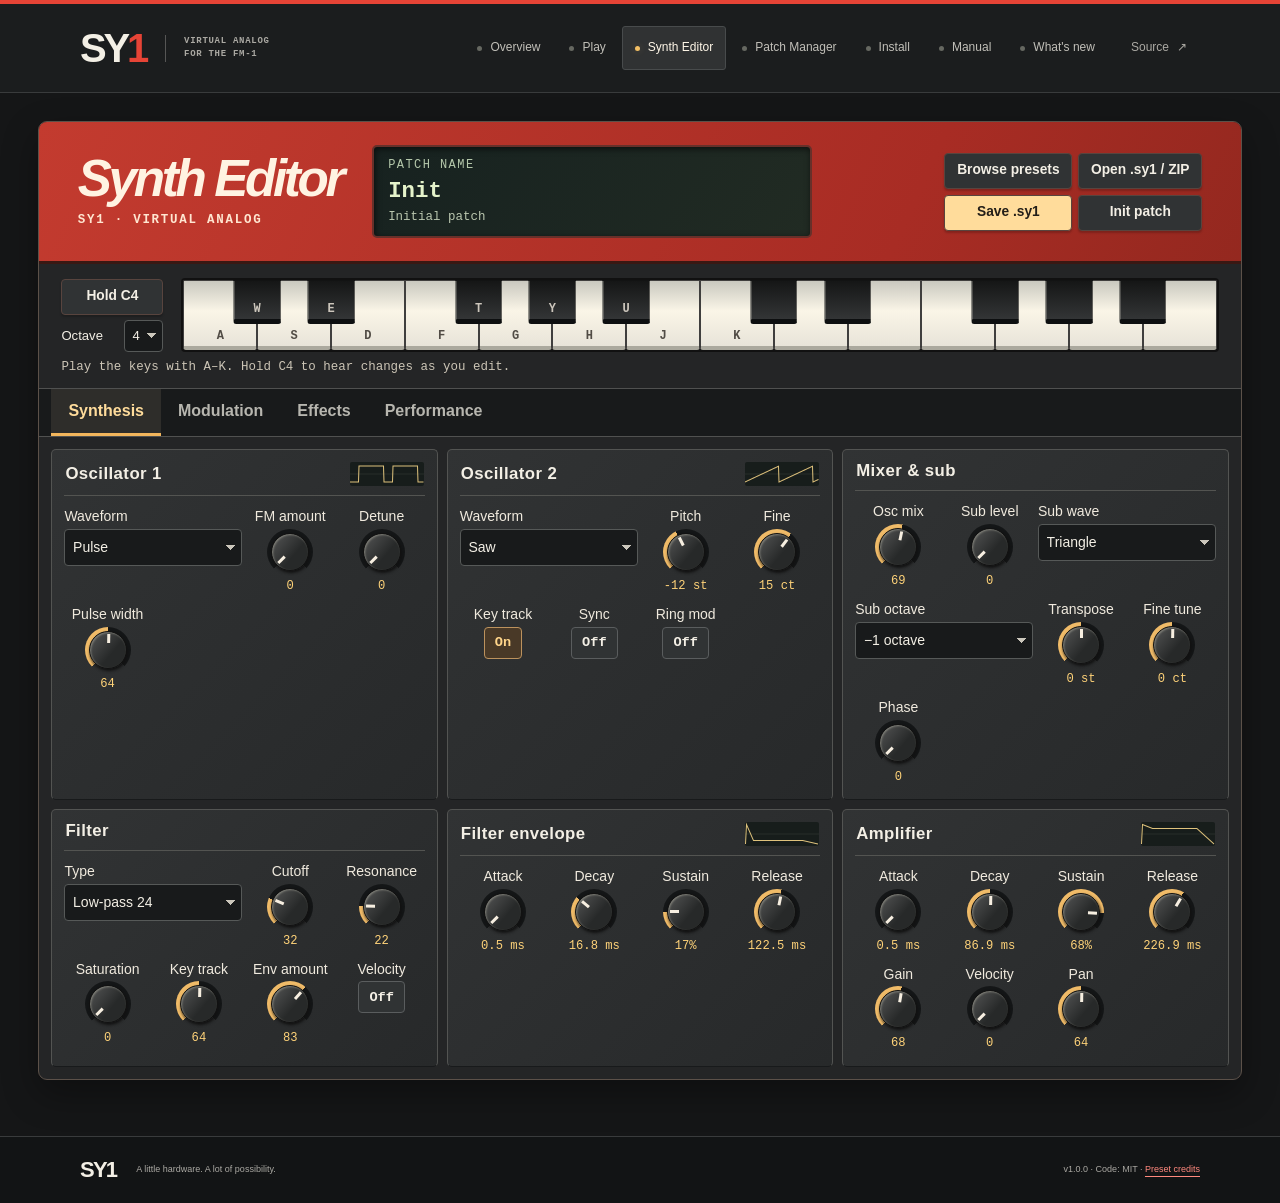
==== editor/index.html @ 43060774 "Publish the Synth Editor and Patch Manager links" ====
<!doctype html>
<html lang="en">
<head>
  <meta charset="utf-8"><meta name="viewport" content="width=device-width,initial-scale=1">
  <title>Synth Editor · SY1</title>
  <meta name="description" content="Load, play and edit Synth1 patches in your browser.">
  <link rel="stylesheet" href="editor.css">
<link rel="stylesheet" href="../assets/site.css">
</head>
<body data-site-page="editor">
<a class="site-skip" href="#content">Skip to content</a>
<header class="site-header"><div class="site-header-inner"><a class="site-brand" href="../" aria-label="SY1 home">SY<span>1</span><span class="brand-caption">VIRTUAL ANALOG<br>FOR THE FM-1</span></a><nav class="site-nav" aria-label="Main navigation"><a href="../"><span class="nav-led" aria-hidden="true"></span>Overview</a><a href="../emu/"><span class="nav-led" aria-hidden="true"></span>Play</a><a href="../editor/" aria-current="page"><span class="nav-led" aria-hidden="true"></span>Synth Editor</a><a href="../manager/" target="_blank" rel="noopener"><span class="nav-led" aria-hidden="true"></span>Patch Manager</a><a href="../install/"><span class="nav-led" aria-hidden="true"></span>Install</a><a href="../manual/"><span class="nav-led" aria-hidden="true"></span>Manual</a><a href="../news/"><span class="nav-led" aria-hidden="true"></span>What's new</a><a href="https://github.com/fenderberg/fm1-sy1" class="source-link">Source <span aria-hidden="true">↗</span></a></nav></div></header>
<main id="content" tabindex="-1">
  <div class="instrument">
    <header class="faceplate">
      <div class="model"><h1>Synth Editor</h1><span>SY1 · VIRTUAL ANALOG</span></div>
      <div class="patch-display"><label for="patch-name">PATCH NAME</label><input id="patch-name" maxlength="31" value="Init" autocomplete="off"><span id="source">Initial patch</span></div>
      <div class="file-actions"><button id="browse">Browse presets</button><button id="open">Open .sy1 / ZIP</button><button id="save">Save .sy1</button><button id="init">Init patch</button></div>
      <input id="file" type="file" accept=".sy1,.zip" hidden>
    </header>
    <section class="keyboard-row" aria-label="Audition patch">
      <div class="monitor"><button id="hold" aria-pressed="false">Hold C4</button><label>Octave <select id="octave" aria-label="Keyboard octave"></select></label></div>
      <div id="keyboard" aria-label="Piano keyboard"></div>
    </section>
    <p id="message" role="status">Play the keys with A–K. Hold C4 to hear changes as you edit.</p>
    <div class="tabs" id="sections" role="group" aria-label="Editor sections"></div>
    <div id="modules"></div>
  </div>
  <dialog id="library" aria-labelledby="browser-title">
    <header><h2 id="browser-title">Browse presets</h2><button id="close" aria-label="Close preset browser">Close</button></header>
    <label>Bank <select id="banks"></select></label>
    <label>Find a patch <input type="search" id="find" autocomplete="off" placeholder="Name or category"></label>
    <label>Patch <select id="presets" size="8"></select></label>
    <p id="bank-info"></p><p id="library-status" role="status"></p><button id="load" class="primary">Load patch</button>
  </dialog>
</main>
<script type="module" src="editor.js"></script>
<footer class="site-footer"><div><a class="footer-wordmark" href="../">SY1</a><span>A little hardware. A lot of possibility.</span></div><p>v1.0.0 · Code: MIT · <a href="../library/CREDITS.md">Preset credits</a></p></footer>
</body>
</html>
---- editor/editor.css ----
body[data-site-page="editor"] #content { max-width: 1370px; padding: 28px clamp(12px, 3vw, 40px) 0; }
.instrument { --metal: #282a2b; --lamp: #ffd379; overflow: hidden; border: 1px solid #5c5149; border-radius: 9px; background: #242526; box-shadow: 0 14px 36px #0005; }
.faceplate { display: flex; flex-wrap: wrap; gap: 18px 30px; align-items: center; padding: 23px clamp(18px, 3vw, 42px); background: linear-gradient(115deg,#c33b2f 0%,#a82c24 72%,#94281f); border-bottom: 3px solid #391813; }
.model h1 { margin: 0; color: #fff3e2; font-size: clamp(2.1rem,4vw,3.4rem); letter-spacing: -.065em; font-style: italic; }
.model span, .patch-display label, .patch-display span, #message, .readout { font-family: ui-monospace, monospace; }
.model span { font-size: .78rem; font-weight: 650; color: #ffe6d1; letter-spacing: .14em; }
.patch-display { display: grid; flex: 1 1 220px; max-width: 440px; border: 2px solid #67302a; border-radius: 5px; background: linear-gradient(125deg,#172220,#212b23); box-shadow: inset 1px 2px 6px #0009; padding: 9px 14px; }
.patch-display label { color: #b5c8ab; font-size: .75rem; letter-spacing: .12em; }
.patch-display input { min-width: 0; width: 100%; padding: 1px 0; border: 0; color: #e5f3ca; background: transparent; font: 600 1.4rem/1.3 ui-monospace,monospace; }
.patch-display span { color: #bac7af; font-size: .78rem; white-space: nowrap; overflow: hidden; text-overflow: ellipsis; }
.file-actions { display: grid; grid-template-columns: auto auto; gap: 6px; margin-left: auto; }
.instrument .file-actions button, .instrument .monitor button { min-height: 36px; padding: .4em .85em; font-size: .86rem; border-color: #58443e; box-shadow: 0 2px 2px #0003; }
.instrument #save { color: #231e18; background: #ffdc9b; }
.keyboard-row { display: flex; align-items: center; gap: 18px; padding: 14px 22px 0; }
.monitor { display: grid; gap: 5px; min-width: 102px; }
.monitor label { display: flex; align-items: center; justify-content: space-between; gap: 6px; font-size: .82rem; }
.instrument select, #library select, #library input { color: var(--ink); border: 1px solid #565958; border-radius: 4px; background: #181a1b; padding: .35em .55em; font: inherit; }
#keyboard { display: flex; position: relative; height: 74px; flex: 1; isolation: isolate; background: #111; padding: 0; border: 2px solid #111; border-radius: 4px; overflow: hidden; }
#keyboard button { min-width: 0; min-height: 0; padding: 0 0 2px; display: flex; flex-direction: column; justify-content: flex-end; align-items: center; touch-action: none; user-select: none; margin: 0; border-radius: 0 0 3px 3px; font: 600 .75rem/1.25 ui-monospace,monospace; flex: 1; }
#keyboard .white { color: #514c45; background: linear-gradient(#c9c8bf,#faf5e7 46%,#e8e4d9); border: 1px solid #403f3e; border-bottom: 4px solid #aba99e; }
#keyboard .black { z-index: 1; position: absolute; width: 4.6%; height: 62%; transform: translateX(-50%); color: #ccc6bc; background: linear-gradient(#151616,#333536); border: 1px solid #121313; border-bottom: 5px solid #0d0f10; }
#keyboard button[aria-pressed="true"] { background: #f2bd62; color: #292118; }
#keyboard button:focus-visible { outline-offset: -4px; }
#message { max-width: none; margin: 5px 22px 10px; color: #ccc5b6; font-size: .78rem; min-height: 1.6em; }
#message.error, #library-status { color: #ffb4a2; }
.tabs { display: flex; flex-wrap: wrap; padding: 0 12px; border-block: 1px solid #505150; background: #181a1b; }
#sections button { padding: 9px 17px; border: 0; border-radius: 0; border-bottom: 3px solid transparent; background: transparent; color: #b7b6af; }
#sections button[aria-pressed="true"] { color: #ffdc9b; border-bottom-color: #f3b65c; background: #2e2d2a; }
#modules { display: grid; grid-template-columns: repeat(3,minmax(0,1fr)); align-items: stretch; gap: 9px; padding: 12px; }
.module { min-width: 0; background: linear-gradient(135deg,#313334,#27292a); border: 1px solid #535452; border-bottom-color: #181a1b; border-radius: 5px; padding: 12px 12px 15px; }
.module header { display:flex; justify-content:space-between; align-items:center; gap: 6px; padding: 0 1px 9px; margin-bottom: 12px; border-bottom: 1px solid #535451; }
.module h2 { margin: 0; font-size: 1.05rem; font-weight: 740; letter-spacing: .025em; }
.module canvas { width: 74px; height: 24px; background: #171d1b; border-radius: 2px; }
.controls { display: grid; grid-template-columns: repeat(4,minmax(0,1fr)); align-items: start; gap: 13px 5px; }
.control { display: flex; flex-direction: column; align-items: center; text-align: center; min-width: 0; gap: 4px; line-height: 1.18; }
.control label { font-size: .875rem; color: #f0eade; }
.control.menu { grid-column: span 2; align-items: stretch; text-align: left; }
.control select { min-width: 0; width: 100%; height: 37px; font-size: .875rem; }
.dial { position: relative; display: grid; place-items: center; width: 46px; height: 46px; border-radius: 50%; background: conic-gradient(from 225deg,#f0bb68 0deg var(--arc),#141617 var(--arc) 270deg,transparent 270deg); }
.dial::before { content: ""; position: absolute; inset: 4px; border-radius: 50%; background: linear-gradient(130deg,#555656,#272929 60%); border: 1px solid #111; box-shadow: inset 1px 1px 2px #82827a,1px 2px 3px #111; }
.dial::after { content: ""; position: absolute; inset: 6px; border-radius: 50%; background: linear-gradient(#f7efe1,#f7efe1) center 1px / 3px 9px no-repeat; transform: rotate(calc(var(--arc) - 135deg)); pointer-events: none; }
.dial input { position: absolute; z-index: 1; inset: 0; width: 100%; height: 100%; margin: 0; opacity: 0; cursor: ns-resize; touch-action: none; }
.dial:focus-within { outline: 2px solid #ffd48a; outline-offset: 2px; }
.readout { min-height: 1em; color: var(--lamp); font-size: .76rem; }
.instrument .switch { width: auto; min-height: 32px; padding: 3px 10px; font: 600 .85rem ui-monospace,monospace; }
.instrument button[aria-pressed="true"].switch,.instrument #hold[aria-pressed="true"] { background: #493927; color: #ffd58a; border-color: #bc925d; }
#library { width: min(92vw,510px); max-height: 86vh; color: var(--ink); background: #252728; border: 1px solid #656663; border-radius: 7px; padding: 22px; }
#library::backdrop { background: #08090ac9; }
#library header { display: flex; justify-content: space-between; align-items: center; }
#library h2 { font-size: 1.6rem; margin: 0; }
#library label { display: grid; gap: 4px; margin-top: 12px; }
#library select,#library input { width: 100%; }
#library p { font-size: .88rem; }
#bank-info { color: var(--muted); }
@media(max-width:1000px) { #modules { grid-template-columns: repeat(2,minmax(0,1fr)); } }
@media(max-width:680px) {
  body[data-site-page="editor"] #content { padding: 12px 7px 0; }
  .faceplate { gap: 12px; padding: 16px; }
  .file-actions { display:flex; flex-wrap:wrap; margin: 0; }
  .patch-display { flex-basis:165px; }
  #modules { grid-template-columns: 1fr; padding: 8px; }
  .keyboard-row { gap: 8px; padding: 10px 8px 0; }
  .monitor { min-width: 75px; }
  #message { margin-inline: 10px; }
  #sections { padding: 0; }
  #sections button { flex: 1; font-size: .84rem; padding: 7px 4px; }
}

.instrument select, #library select:not([size]) {
  appearance: none; padding-right: 22px;
  background-image: linear-gradient(45deg, transparent 49%, #cbc7bc 50%), linear-gradient(135deg, #cbc7bc 49%, transparent 50%);
  background-size: 5px 5px; background-repeat: no-repeat; background-position: right 10px center, right 5px center;
}
#keyboard .black { left: calc(var(--white-before) * 100% / 14); }
@media(max-width:680px) {
  body[data-site-page="editor"] > .site-header { position: static; }
  body[data-site-page="editor"] .site-header-inner { display: block; padding: 9px 12px 4px; }
  body[data-site-page="editor"] .site-header-inner .site-nav { display: flex; flex-wrap: nowrap; overflow-x: auto; justify-content: flex-start; }
  body[data-site-page="editor"] .site-nav a { flex-shrink: 0; width: auto; min-height: 36px; }
  #keyboard button:nth-child(n+14) { display: none; }
  #keyboard .black { left: calc(var(--white-before) * 100% / 8); width: 7.5%; }
}
---- assets/site.css ----
/* SY1: a red front plate, dark instrument panels, ivory labels and amber feedback. */
:root, :root[data-theme], :root:not([data-theme="light"]) {
  color-scheme: dark;
  --ground: #151617; --paper: #151617; --bg: #151617;
  --ink: #f3efe5; --fg: #f3efe5; --muted: #aba9a3; --dim: #aba9a3;
  --rule: #393b3c; --card: #202223; --sheet: #252728;
  --accent: #ff897e; --on-accent: #151617; --hot: #f05a4d; --hot-ink: #ff897e;
  --hot-t: #482723; --cool: #f3bf64; --cool-t: #30291e;
  --teal: #94d6af; --bad: #ff9c90; --focus: #ffd083;
  --red: #e64436; --amber: #f3bf64; --max: 1184px;
}
* { box-sizing: border-box; }
html { scroll-padding-top: 120px; }
body[data-site-page] { margin: 0; padding: 0; background: var(--ground); color: var(--ink); font: 16px/1.65 -apple-system, BlinkMacSystemFont, "Segoe UI", sans-serif; }
body[data-site-page] main { max-width: var(--max); margin: 0 auto; padding: 56px 32px 0; }
body[data-site-page] main:focus { outline: none; }
a { color: var(--accent); text-underline-offset: 4px; }
a:hover { background: transparent; color: #ffb0a7; }
:focus-visible { outline: 3px solid var(--focus); outline-offset: 5px; }
h1, h2, h3 { color: var(--ink); font-family: inherit; text-wrap: balance; }
h1 { font-weight: 750; letter-spacing: -.055em; line-height: 1.05; }
h2 { border: 0; padding: 0; font-size: clamp(1.7rem, 3.2vw, 2.7rem); line-height: 1.13; letter-spacing: -.035em; }
h3 { font-size: 1.08rem; letter-spacing: -.015em; }
p { max-width: 65ch; }
button, input, textarea { font: inherit; }
body[data-site-page] button, .button { min-height: 44px; border-radius: 4px; font-weight: 600; }
body[data-site-page] button { color: var(--ink); background: #303334; border: 1px solid #5a5d5e; padding: .6em 1em; }
body[data-site-page] button:hover:not(:disabled) { border-color: var(--amber); background: #3b3c39; }
body[data-site-page] button.primary { background: var(--red); border-color: var(--red); color: #fff8ee; }
body[data-site-page] button:disabled { cursor: default; opacity: .45; }
body[data-site-page] input[type=number], body[data-site-page] textarea { color: var(--ink); background: #131617; border: 1px solid #5a5d5e; border-radius: 4px; min-height: 44px; padding: .5em .65em; }
button, a, input, summary { -webkit-tap-highlight-color: transparent; }
button, .button, .site-nav a { transition: background-color .15s, border-color .15s, color .15s; }
[hidden] { display: none !important; }
.site-skip { position: fixed; top: -100px; left: 20px; background: var(--amber); color: #151617; padding: 10px 18px; z-index: 100; }
.site-skip:focus { top: 8px; }
body[data-site-page] > .site-header { position: sticky; top: 0; z-index: 20; display: block; max-width: none; margin: 0; padding: 0; background: #1b1d1e; border: 0; border-top: 4px solid var(--red); border-bottom: 1px solid var(--rule); }
.site-header-inner { max-width: var(--max); min-height: 88px; padding: 0 32px; margin: 0 auto; display: flex; align-items: center; justify-content: space-between; gap: 24px; }
.site-brand { display: inline-flex; gap: 0; align-items: center; color: var(--ink); text-decoration: none; font: 850 40px/1 sans-serif; letter-spacing: -.08em; flex-shrink: 0; }
.site-brand > span:first-child { color: var(--red); }
.site-brand .brand-caption { display: block; font: 600 9px/1.5 ui-monospace, "SFMono-Regular", Consolas, monospace; color: var(--muted); letter-spacing: .08em; margin-left: 19px; padding-left: 18px; border-left: 1px solid #565655; }
body[data-site-page] .site-nav { margin: 0; display: flex; flex-wrap: wrap; align-items: center; gap: 3px; font-size: 12px; }
.site-nav a { display: inline-flex; align-items: center; justify-content: center; gap: 8px; min-height: 44px; padding: 0 12px; border: 1px solid transparent; border-radius: 3px; text-decoration: none; color: #c1bfb8; white-space: nowrap; }
.site-nav a:hover { color: var(--ink); background: #2a2c2d; }
.site-nav a[aria-current="page"] { background: #303233; color: #fff7e8; border-color: #484b4c; }
.nav-led { width: 5px; height: 5px; border-radius: 50%; background: #666861; flex-shrink: 0; }
[aria-current="page"] .nav-led { background: var(--amber); box-shadow: 0 0 7px #f3bf6433; }
.site-nav .source-link { color: var(--muted); margin-left: 7px; }
.eyebrow, .module-number, .micro-note, .panel-title, .spec-strip, .preview-bottom, .step-number { font-family: ui-monospace, "SFMono-Regular", Consolas, monospace; }
.eyebrow { color: var(--muted); font-size: 10px; font-weight: 500; letter-spacing: .12em; line-height: 1.6; margin: 0 0 22px; }
.signal-led { display: inline-block; width: 6px; height: 6px; margin-right: 8px; border-radius: 50%; background: var(--red); vertical-align: 1px; }
.signal-led.amber { background: var(--amber); }
.button { display: inline-flex; justify-content: center; align-items: center; gap: 20px; padding: 13px 18px; font-size: 13px; line-height: 1.4; border: 1px solid transparent; text-decoration: none; }
.button.primary { background: var(--red); color: #fff9ef; border-color: #ed6358; }
.button.primary:hover { background: #f15b4d; color: #fff; }
.button.secondary { color: var(--ink); background: #252728; border-color: #505251; }
.button.secondary:hover { border-color: var(--amber); background: #303231; }
.text-link { display: inline-flex; gap: 24px; align-items: center; color: var(--ink); font-size: 13px; font-weight: 650; text-decoration: none; padding: 8px 0; border-bottom: 1px solid #65615a; }
.text-link:hover { color: var(--amber); border-color: var(--amber); }
.hero { display: grid; grid-template-columns: 1fr 1fr; align-items: center; gap: 44px; padding: 28px 0 66px; }
.hero h1 { font-size: clamp(2.6rem, 4.6vw, 3.85rem); margin: 0 0 25px; }
.hero h1 span { color: #b7b4ab; }
.hero-lede { font-size: 15px; color: #b9b7b0; max-width: 43ch; margin: 0 0 27px; }
.hero-actions { display: flex; flex-wrap: wrap; gap: 10px; }
.hero-note { font-size: 11px; color: var(--muted); margin: 15px 0 0; }
.rack-link { text-decoration: none; display: block; min-width: 0; }
.rack { position: relative; background: linear-gradient(165deg, #da483a, #b6251e); border: 1px solid #f16b5b; border-bottom-color: #6c1712; border-radius: 5px; padding: 24px 30px 18px; color: #fff3da; box-shadow: 0 6px 0 #741c16, 0 25px 45px #0006, inset 0 1px #ffad7155; transform: rotate(-2deg); transition: transform .2s; }
.rack-link:hover .rack { transform: rotate(0); }
.rack-screw { position: absolute; width: 9px; height: 9px; border-radius: 50%; background: #3b3b39; border: 1px solid #151617; box-shadow: inset 1px 1px 1px #999; }
.rack-screw::after { content: ""; position: absolute; left: 1px; right: 1px; top: 3px; height: 1px; background: #111; transform: rotate(-35deg); }
.screw-tl { left: 9px; top: 10px; }.screw-tr { right: 9px; top: 10px; }.screw-bl { left: 9px; bottom: 10px; }.screw-br { right: 9px; bottom: 10px; }
.rack-topline { display: flex; align-items: center; gap: 15px; margin-bottom: 22px; }
.rack-brand { font: 850 44px/1 sans-serif; letter-spacing: -.07em; }
.rack-brand span { color: #222; }
.rack-label, .rack-power, .rack-bottom { font: 600 8px/1.55 ui-monospace, Consolas, monospace; letter-spacing: .08em; }
.rack-power { margin-left: auto; display: flex; gap: 6px; align-items: center; }
.rack-power i { width: 5px; height: 5px; border-radius: 50%; background: #ffd777; box-shadow: 0 0 5px #fccc6c; }
.rack-controls { display: grid; grid-template-columns: 43% 1fr; gap: 20px; }
.rack-lcd { background: #1d2020; border: 3px solid #711d18; border-radius: 3px; padding: 8px; box-shadow: inset 0 2px 4px #000; min-width: 0; }
.lcd-caption, .lcd-footer { display: block; font: 500 6px/1.6 ui-monospace, monospace; color: #bcb9ab; letter-spacing: .06em; }
.lcd-footer { margin-top: 6px; color: #9e9a85; }
.rack-lcd img { width: 100%; height: auto; display: block; margin-top: 6px; image-rendering: pixelated; }
.rack-knobs { display: grid; grid-template-columns: 1fr 1fr; gap: 15px 12px; align-content: center; }
.knob-unit { text-align: center; min-width: 0; }
.knob-unit > span { font: 650 7px/1.3 sans-serif; letter-spacing: .07em; display: block; margin-bottom: 6px; }
.knob-unit small { display: block; font: 500 5px/1.5 ui-monospace, monospace; letter-spacing: .08em; margin-top: 5px; }
.rack .knob { display: block; position: relative; width: 44px; height: 44px; margin: 0 auto; background: linear-gradient(140deg, #484b49, #191b1b 60%); border-radius: 50%; border: 3px solid #202120; outline: 2px solid #f3e6cd; outline-offset: 4px; box-shadow: 2px 5px 4px #581812aa, inset 0 1px 2px #999; }
.rack .knob::after { content: ""; position: absolute; top: 2px; left: 17px; height: 12px; width: 3px; background: #eee5cf; transform-origin: 1px 17px; }
.knob-a::after { transform: rotate(45deg); }.knob-b::after { transform: rotate(-55deg); }.knob-c::after { transform: rotate(-20deg); }.knob-d::after { transform: rotate(30deg); }
.rack-bottom { display: flex; justify-content: space-between; gap: 10px; margin-top: 20px; border-top: 1px solid #fce1bb77; padding-top: 10px; }
.rack-model { font-weight: 800; }
.rack-caption { display: flex; justify-content: space-between; gap: 8px; margin-top: 24px; color: var(--muted); font: 10px/1.5 ui-monospace, monospace; }
.spec-strip { display: grid; grid-template-columns: repeat(4, 1fr); padding: 23px 0; border-block: 1px solid var(--rule); font-size: 8px; letter-spacing: .08em; color: var(--muted); gap: 15px; }
.spec-strip span { display: flex; align-items: center; gap: 10px; }
.spec-strip b { font: 600 22px/1 ui-monospace, monospace; letter-spacing: -.06em; color: var(--ink); }
.patch-feature { display: grid; grid-template-columns: 1fr 1fr; align-items: center; gap: 80px; padding: 80px 0; }
.patch-copy h2 { margin: 0 0 22px; }
.patch-copy > p:not(.eyebrow):not(.micro-note) { color: #b9b7b0; font-size: 14px; margin-bottom: 20px; }
.micro-note { font-size: 9px; color: var(--muted); margin: 17px 0 0; }
.patch-preview { background: #202223; border: 1px solid #4a4b49; border-radius: 4px; overflow: hidden; box-shadow: 0 12px 30px #0002; }
.panel-title { padding: 14px 20px; display: flex; justify-content: space-between; align-items: center; gap: 8px; background: #292c2d; font-size: 10px; letter-spacing: .09em; border-bottom: 1px solid #494b48; }
.preview-label { font-size: 7px; color: var(--muted); border: 1px solid #5a5b56; border-radius: 2px; padding: 2px 5px; }
.preview-step { display: flex; gap: 17px; align-items: center; padding: 21px 20px; border-bottom: 1px solid var(--rule); }
.step-number { color: var(--amber); font-size: 12px; }
.preview-step div { flex: 1; }
.preview-step strong, .preview-step div > span { display: block; }
.preview-step strong { font-size: 12px; font-weight: 600; }
.preview-step div > span { font-size: 10px; color: var(--muted); margin-top: 3px; }
.mini-jack { width: 17px; height: 17px; border-radius: 50%; border: 4px solid #797b74; background: #101112; box-shadow: 0 0 0 2px #141616; }
.file-mark, .mini-wave { color: #d3cec0; font-size: 25px; line-height: 1; }
.preview-bottom { padding: 14px 20px; display: flex; flex-wrap: wrap; gap: 12px; justify-content: space-between; font-size: 7px; color: var(--muted); }
.preview-bottom a { color: var(--amber); text-decoration: none; }
.sound-section { padding: 0 0 70px; }
.section-heading h2 { margin: 0 0 12px; }
.section-heading > p:last-child { color: var(--muted); font-size: 13px; margin: 0 0 30px; }
.signal-path { display: grid; grid-template-columns: repeat(4, 1fr); border: 1px solid var(--rule); border-top: 3px solid var(--red); margin-bottom: 20px; }
.signal-path article { padding: 23px 22px; border-right: 1px solid var(--rule); background: #1c1e1f; min-width: 0; }
.signal-path article:last-child { border: 0; }
.module-number { color: var(--muted); font-size: 9px; letter-spacing: .08em; }
.module-symbol { display: block; color: var(--red); font: 28px/1.4 ui-monospace, monospace; letter-spacing: -.12em; height: 58px; padding-top: 10px; }
.signal-path h3 { font-size: 13px; margin: 13px 0 10px; }
.signal-path p { font-size: 11px; line-height: 1.8; margin: 0; color: #b9b7b0; }
.release-section { display: grid; grid-template-columns: 1fr auto; align-items: center; gap: 50px; padding: 35px; background: #242524; border: 1px solid #4c4c45; border-left: 3px solid var(--amber); }
.release-section h2 { font-size: 25px; margin: 0 0 15px; }
.release-section .eyebrow { font-size: 8px; margin-bottom: 14px; }
.release-section p:not(.eyebrow) { font-size: 11px; color: #b9b7b0; margin: 0 0 10px; max-width: 70ch; }
.release-actions { display: flex; flex-direction: column; align-items: stretch; gap: 12px; }
.release-actions .micro-note { margin: 0; font-size: 8px; text-align: center; }
.release-actions .text-link { font-size: 11px; }
.credits { margin: 35px 0; display: grid; grid-template-columns: 1fr 1fr; gap: 40px; }
.credits p { color: #9d9d96; font-size: 9px; margin: 0; }
.credits a { color: #bcb9ae; }
body[data-site-page] > .site-footer { max-width: none; margin: 56px 0 0; padding: 22px max(32px, calc((100vw - 1120px) / 2)); display: flex; gap: 20px; justify-content: space-between; align-items: center; border-top: 1px solid var(--rule); color: var(--muted); background: #121415; }
.site-footer > div { display: flex; align-items: center; gap: 20px; }
.footer-wordmark { font: 850 22px/1 sans-serif; letter-spacing: -.08em; color: var(--ink); text-decoration: none; }
.site-footer span, .site-footer p { font-size: 9px; margin: 0; }
/* The utility pages retain their existing behavior and share the same front panel. */
body[data-site-page] > .page-heading { max-width: 960px; display: block; margin: 0 auto; padding: 48px 32px 0; }
.page-heading h1 { font-size: clamp(2rem, 4vw, 3rem); margin: 0 0 16px; }
.page-heading .eyebrow { margin: 0 0 18px; }
.page-heading > p:not(.eyebrow) { color: var(--muted); max-width: 64ch; margin: 0; font-size: 14px; }
body[data-site-page="manager"] main { max-width: 960px; padding-top: 30px; }
body[data-site-page="manager"] section { border: 1px solid var(--rule); border-radius: 4px; background: var(--card); padding: 25px; margin-top: 20px; }
body[data-site-page="manager"] section h2 { font-size: 19px; margin: 0 0 15px; letter-spacing: -.015em; }
body[data-site-page="manager"] .manager-step { color: var(--amber); font: 12px/1 ui-monospace, monospace; margin-right: 12px; }
body[data-site-page="manager"] .drop { border: 1px dashed #74756b; border-radius: 3px; background: #151818; padding: 32px 16px; }
body[data-site-page="manager"] .drop.over { color: var(--amber); border-color: var(--amber); background: #2e2b20; }
body[data-site-page="manager"] .muted { font-size: 12px; }
.connection-strip { display: flex; align-items: center; gap: 9px; margin-top: 18px; color: var(--muted); font: 10px/1.5 ui-monospace, monospace; }
.connection-strip .signal-led { background: #74776f; margin: 0; }
.connection-strip[data-state="connected"] .signal-led { background: #a5d7b2; }
.connection-strip[data-state="connecting"] .signal-led { background: var(--amber); }
.connection-strip[data-state="error"] .signal-led { background: var(--red); }
body[data-site-page="manager"] section[aria-disabled="true"] { opacity: .7; }
body[data-site-page="manager"] .row { gap: 12px; }
body[data-site-page="manager"] ol.slots li { min-height: 44px; }
body[data-site-page="manager"] button.quiet { min-height: 36px; }
body[data-site-page="manager"] #erase { color: #ffaaa0; border-color: #81544d; }
.tool-tip { font-size: 11px; color: var(--muted); margin: 14px 0 0; }
body[data-site-page="install"] main { max-width: 820px; }
body[data-site-page="install"] h1 { font-size: 42px; margin-bottom: 25px; }
body[data-site-page="install"] h2 { margin-top: 40px; font-size: 23px; }
body[data-site-page="install"] main p, body[data-site-page="install"] main li { font-size: 14px; }
body[data-site-page="install"] > footer:not(.site-footer) { max-width: 820px; padding: 30px 32px 0; }
body[data-site-page="install"] .lang { background: transparent; border: 0; color: var(--muted); }
body[data-site-page="install"] dialog { background: #242627; border: 1px solid #66675e; border-radius: 5px; }
body[data-site-page="manual"] main { max-width: 900px; }
body[data-site-page="manual"] h1 { font-size: 44px; margin: 0 0 20px; }
body[data-site-page="manual"] main h2 { font-size: 25px; padding-top: 28px; border-top: 1px solid var(--rule); margin-top: 45px; }
body[data-site-page="manual"] main p, body[data-site-page="manual"] main li { font-size: 14px; }
body[data-site-page="manual"] .num { color: var(--amber); }
body[data-site-page="manual"] figure.shot img { width: 240px; border: 8px solid #2b2d2d; box-shadow: 0 0 0 1px #595a53; }
body[data-site-page="manual"] figcaption { font-size: 11px; }
body[data-site-page="manual"] nav.contents { padding: 5px 24px 18px; border: 1px solid var(--rule); background: var(--card); }
body[data-site-page="manual"] nav.contents h2 { border: 0; margin-top: 0; font-size: 19px; }
body[data-site-page="manual"] pre { border: 1px solid var(--rule); border-radius: 3px; }
body[data-site-page="emu"] .page-heading { max-width: 1120px; }
body[data-site-page="emu"] main { max-width: 1120px; padding-top: 28px; }
body[data-site-page="emu"] .devicebox { border: 1px solid #424644; border-radius: 5px; background: #242727; padding: 12px; box-shadow: 0 10px 25px #0003; }
body[data-site-page="emu"] .start button { background: var(--red); color: #fff8eb; border-color: #ff8d75; border-radius: 5px; }
body[data-site-page="emu"] .speak, body[data-site-page="emu"] .sy1 { border-radius: 4px; }
body[data-site-page="emu"] .bar { padding: 16px; border: 1px solid var(--rule); background: #202223; border-radius: 4px; gap: 10px 16px; font-size: 12px; }
body[data-site-page="emu"] .bar button, body[data-site-page="emu"] .speak button, body[data-site-page="emu"] .sy1 button { min-height: 44px; border-radius: 4px; font-size: 12px; }
body[data-site-page="emu"] .speak h2 { font-size: 17px; }
body[data-site-page="emu"] .sy1 .drop { border-radius: 3px; }
@media (min-width: 1400px) { .hero { gap: 65px; } }
@media (max-width: 1000px) {
  .site-brand .brand-caption { display: none; }
  .hero { gap: 28px; }
  .hero-actions { flex-direction: column; align-items: flex-start; }
  .rack { padding: 22px 23px 16px; }
  .rack-controls { gap: 15px; }
  .rack-knobs { gap: 17px 10px; }
  .rack .knob { width: 35px; height: 35px; }
  .rack .knob::after { left: 13px; height: 9px; transform-origin: 1px 13px; }
  .patch-feature { gap: 40px; }
  .spec-strip { font-size: 7px; }.spec-strip b { font-size: 19px; }
}
@media (max-width: 700px) {
  html { scroll-padding-top: 190px; }
  .site-header-inner { flex-wrap: wrap; gap: 12px; padding: 17px 20px 13px; }
  .site-brand { font-size: 32px; }.site-brand .brand-caption { display: block; font-size: 8px; }
  body[data-site-page] .site-nav { width: 100%; display: grid; grid-template-columns: repeat(3, minmax(0, 1fr)); gap: 4px; }
  .site-nav a { font-size: 11px; padding: 0 6px; min-height: 39px; gap: 6px; }
  .site-nav .source-link { margin: 0; }
  body[data-site-page] main { padding: 34px 20px 0; }
  .hero { grid-template-columns: 1fr; gap: 42px; padding: 5px 0 38px; }
  .hero h1 { font-size: clamp(2.6rem, 9.5vw, 4rem); }
  .hero-lede { max-width: 44ch; }
  .hero-actions { flex-direction: row; align-items: stretch; }
  .hero-actions .button { font-size: 12px; flex: 1 1 180px; }
  .rack-link { max-width: 480px; width: calc(100% - 12px); margin: 0 auto; }
  .rack { padding: 22px 26px 17px; }
  .rack-brand { font-size: 38px; }.rack-topline { margin-bottom: 18px; }
  .rack .knob { width: 40px; height: 40px; }.rack .knob::after { left: 15px; transform-origin: 1px 15px; }
  .rack-knobs { gap: 18px 10px; }
  .rack-caption { font-size: 8px; }
  .spec-strip { grid-template-columns: 1fr 1fr; padding: 22px 0; gap: 25px 15px; font-size: 8px; }
  .spec-strip b { font-size: 23px; }.spec-strip span { gap: 12px; }
  .patch-feature { grid-template-columns: 1fr; padding: 48px 0; gap: 30px; }
  .patch-copy h2 br { display: none; }.patch-copy h2 { font-size: 34px; }
  .signal-path { grid-template-columns: 1fr 1fr; }.signal-path article:nth-child(2) { border-right: 0; }.signal-path article:nth-child(-n+2) { border-bottom: 1px solid var(--rule); }
  .signal-path article { padding: 20px 16px; }.signal-path h3 { font-size: 12px; }
  .sound-section { padding-bottom: 40px; }
  .release-section { grid-template-columns: 1fr; padding: 25px 20px; gap: 20px; }
  .release-actions { align-items: flex-start; }.release-actions .button { width: 100%; }
  .credits { grid-template-columns: 1fr; gap: 14px; margin: 25px 0; }
  body[data-site-page] > .site-footer { padding: 22px 20px; margin-top: 38px; flex-wrap: wrap; gap: 13px; }
  .site-footer > div { gap: 13px; }
  body[data-site-page] > .page-heading { padding: 34px 20px 0; }
  body[data-site-page="manager"] section { padding: 20px 16px; }
  body[data-site-page="manager"] .row { gap: 10px; }
  body[data-site-page="manager"] .row button { flex: 1 1 auto; }
  body[data-site-page="manager"] .drop { padding: 26px 12px; }
  body[data-site-page="manager"] ol.slots { font-size: 12px; }
  body[data-site-page="install"] > footer:not(.site-footer) { padding: 25px 20px 0; }
}
@media (prefers-reduced-motion: reduce) { *, *::before, *::after { animation: none !important; transition: none !important; scroll-behavior: auto !important; } }

/* Library uses the full rack width, with its own responsive transfer panel. */
body[data-site-page="manager"] > .page-heading, body[data-site-page="manager"] main { max-width: 1248px; }
body[data-site-page="manager"] .transfer-panel .transfer-inner { position: sticky; top: 110px; }
body[data-site-page="manager"] button.preview-link { padding: 6px 2px; min-height: 36px; font-size: 10px; }
.selection-jump { display: inline-block; margin-top: 15px; font-size: 12px; }
@media(max-width:760px) { body[data-site-page="manager"] .transfer-panel .transfer-inner { position: static; } }
body[data-site-page="manager"] .transfer-panel { position: sticky; top: 110px; max-height: calc(100dvh - 126px); overflow: auto; }
body[data-site-page="manager"] .transfer-panel .transfer-inner { position: static; }
@media(max-width:760px) { body[data-site-page="manager"] .transfer-panel { position: static; max-height: none; overflow: visible; } }
/* Keep the first sounds close to the filters. */
body[data-site-page="manager"] > .page-heading { padding-top: 30px; }
body[data-site-page="manager"] .library-metrics { margin-top: 18px; }
body[data-site-page="manager"] .library-metrics b { display: inline; font-size: 20px; margin-right: 6px; }
body[data-site-page="manager"] .drop { padding: 14px 16px; margin-top: 14px; }
body[data-site-page="manager"] .drop strong { display: inline; margin-right: 6px; }
body[data-site-page="manager"] .drop .quiet { display: inline-block; margin: 8px 0 0; }
body[data-site-page="manager"] section.library-browser h2 { margin-bottom: 0; }

.display-section { padding-bottom: 65px; }
.display-styles { display: grid; grid-template-columns: repeat(3, minmax(0, 1fr)); gap: 22px; }
.display-styles figure { margin: 0; min-width: 0; padding: 24px 18px 20px; border: 1px solid var(--rule); border-top: 3px solid var(--red); border-radius: 4px; background: var(--card); }
.display-styles img { display: block; width: min(100%, 240px); height: auto; margin: 0 auto; image-rendering: pixelated; }
.display-styles figcaption { margin: 20px auto 0; max-width: 240px; }
.display-styles strong { display: block; font: 600 12px ui-monospace, monospace; color: var(--ink); }
.display-styles figcaption span { display: block; margin-top: 8px; font-size: 11px; line-height: 1.6; color: var(--muted); }
@media(max-width:700px) { .display-styles { grid-template-columns: 1fr; gap: 18px; } .display-styles figure { padding: 24px; } .display-section { padding-bottom: 45px; } }

.factory-note { margin: 0 0 22px; padding: 16px; border: 1px solid var(--rule); border-left: 3px solid var(--amber); color: var(--muted); font-size: 12px; line-height: 1.8; }
.factory-note strong { color: var(--ink); }

/* The Patch Manager is an app: it fills the window. The site's header becomes a slim bar, the footer goes,
 * and only the two lists scroll. */
body[data-site-page="manager"] { height: 100vh; height: 100dvh; display: flex; flex-direction: column; overflow: hidden; }
body[data-site-page="manager"] > .site-header { position: static; flex: none; border-top-width: 3px; }
body[data-site-page="manager"] .site-header-inner { max-width: none; min-height: 44px; padding: 0 14px; flex-wrap: nowrap; gap: 16px; }
body[data-site-page="manager"] .site-brand { font-size: 24px; }
body[data-site-page="manager"] .site-brand .brand-caption { display: none; }
body[data-site-page="manager"] .site-nav { width: auto; display: flex; flex-wrap: nowrap; gap: 2px; }
body[data-site-page="manager"] .site-nav a { min-height: 30px; padding: 0 9px; font-size: 11px; }
body[data-site-page="manager"] main { flex: 1; min-height: 0; width: 100%; max-width: none; margin: 0; padding: 10px 14px; }
body[data-site-page="manager"] > footer.site-footer { display: none; }
@media (max-width: 860px) {
  body[data-site-page="manager"] .site-nav a:not([aria-current]) { display: none; }
  body[data-site-page="manager"] main { padding: 8px 10px; }
}
.bitimbral-section { padding-top: 64px; }
.bitimbral-section .micro-note { font-size: 11px; margin: 0 0 14px; max-width: 70ch; }
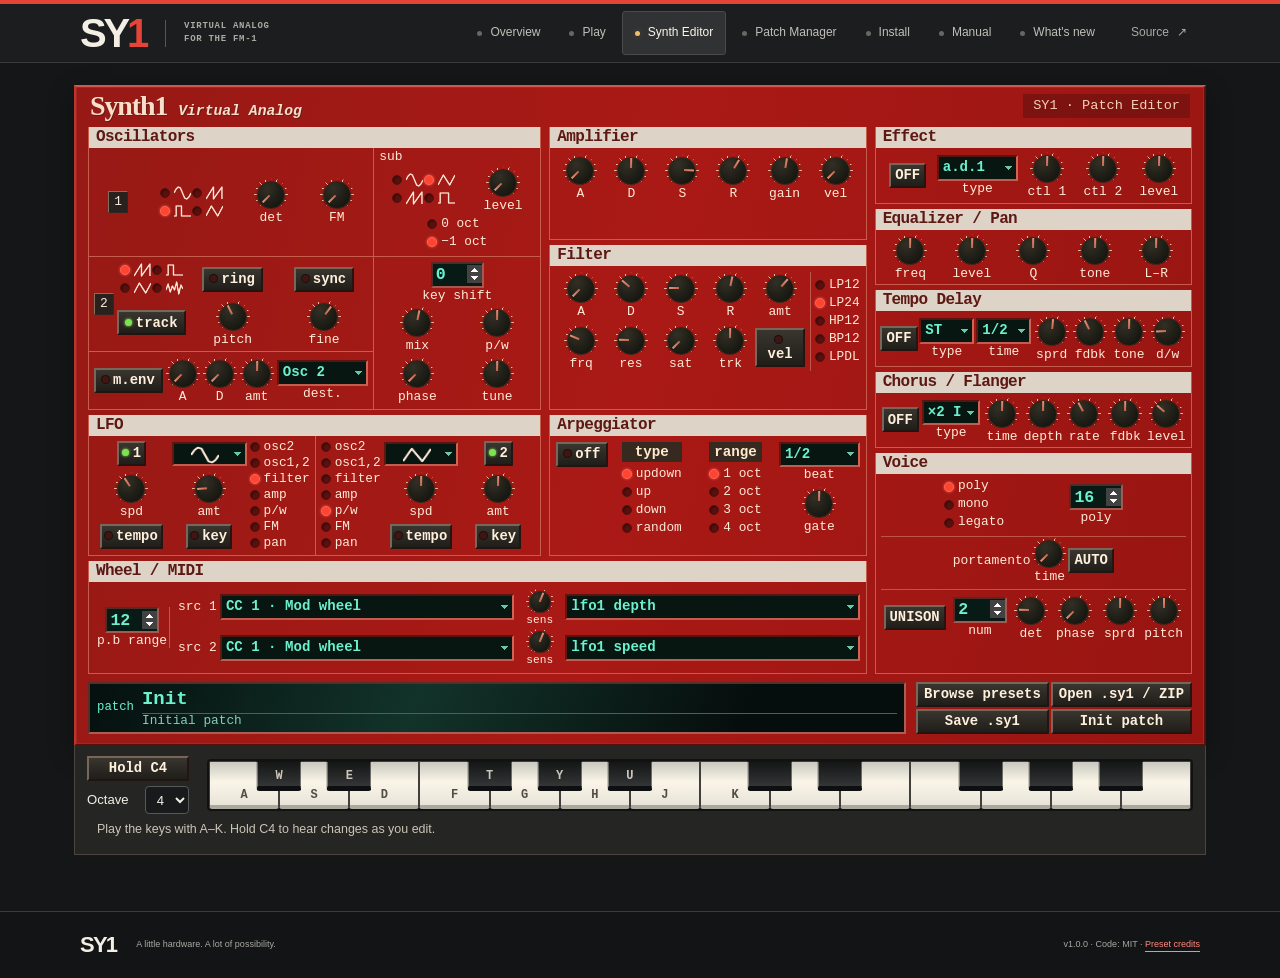
==== commit ecb8a053: "Publish the classic Synth1 front panel" ====
--- a/editor/index.html
+++ b/editor/index.html
@@ -4,7 +4,7 @@
   <meta charset="utf-8"><meta name="viewport" content="width=device-width,initial-scale=1">
   <title>Synth Editor · SY1</title>
   <meta name="description" content="Load, play and edit Synth1 patches in your browser.">
-  <link rel="stylesheet" href="editor.css">
+  <link rel="stylesheet" href="editor.css?v=classic">
 <link rel="stylesheet" href="../assets/site.css">
 </head>
 <body data-site-page="editor">
@@ -12,19 +12,20 @@
 <header class="site-header"><div class="site-header-inner"><a class="site-brand" href="../" aria-label="SY1 home">SY<span>1</span><span class="brand-caption">VIRTUAL ANALOG<br>FOR THE FM-1</span></a><nav class="site-nav" aria-label="Main navigation"><a href="../"><span class="nav-led" aria-hidden="true"></span>Overview</a><a href="../emu/"><span class="nav-led" aria-hidden="true"></span>Play</a><a href="../editor/" aria-current="page"><span class="nav-led" aria-hidden="true"></span>Synth Editor</a><a href="../manager/" target="_blank" rel="noopener"><span class="nav-led" aria-hidden="true"></span>Patch Manager</a><a href="../install/"><span class="nav-led" aria-hidden="true"></span>Install</a><a href="../manual/"><span class="nav-led" aria-hidden="true"></span>Manual</a><a href="../news/"><span class="nav-led" aria-hidden="true"></span>What's new</a><a href="https://github.com/fenderberg/fm1-sy1" class="source-link">Source <span aria-hidden="true">↗</span></a></nav></div></header>
 <main id="content" tabindex="-1">
   <div class="instrument">
-    <header class="faceplate">
-      <div class="model"><h1>Synth Editor</h1><span>SY1 · VIRTUAL ANALOG</span></div>
-      <div class="patch-display"><label for="patch-name">PATCH NAME</label><input id="patch-name" maxlength="31" value="Init" autocomplete="off"><span id="source">Initial patch</span></div>
+    <header class="faceplate"><h1>Synth1 <i>Virtual Analog</i></h1><span>SY1 · Patch Editor</span></header>
+    <div id="modules"></div>
+    <div class="patch-strip">
+      <div class="patch-display"><label for="patch-name">patch</label><input id="patch-name" maxlength="31" value="Init" autocomplete="off"><span id="source">Initial patch</span></div>
       <div class="file-actions"><button id="browse">Browse presets</button><button id="open">Open .sy1 / ZIP</button><button id="save">Save .sy1</button><button id="init">Init patch</button></div>
       <input id="file" type="file" accept=".sy1,.zip" hidden>
-    </header>
+    </div>
+  </div>
+  <div class="audition">
     <section class="keyboard-row" aria-label="Audition patch">
       <div class="monitor"><button id="hold" aria-pressed="false">Hold C4</button><label>Octave <select id="octave" aria-label="Keyboard octave"></select></label></div>
       <div id="keyboard" aria-label="Piano keyboard"></div>
     </section>
     <p id="message" role="status">Play the keys with A–K. Hold C4 to hear changes as you edit.</p>
-    <div class="tabs" id="sections" role="group" aria-label="Editor sections"></div>
-    <div id="modules"></div>
   </div>
   <dialog id="library" aria-labelledby="browser-title">
     <header><h2 id="browser-title">Browse presets</h2><button id="close" aria-label="Close preset browser">Close</button></header>
@@ -34,7 +35,7 @@
     <p id="bank-info"></p><p id="library-status" role="status"></p><button id="load" class="primary">Load patch</button>
   </dialog>
 </main>
-<script type="module" src="editor.js"></script>
+<script type="module" src="editor.js?v=classic"></script>
 <footer class="site-footer"><div><a class="footer-wordmark" href="../">SY1</a><span>A little hardware. A lot of possibility.</span></div><p>v1.0.0 · Code: MIT · <a href="../library/CREDITS.md">Preset credits</a></p></footer>
 </body>
 </html>
--- a/editor/editor.css
+++ b/editor/editor.css
@@ -1,21 +1,127 @@
-body[data-site-page="editor"] #content { max-width: 1370px; padding: 28px clamp(12px, 3vw, 40px) 0; }
-.instrument { --metal: #282a2b; --lamp: #ffd379; overflow: hidden; border: 1px solid #5c5149; border-radius: 9px; background: #242526; box-shadow: 0 14px 36px #0005; }
-.faceplate { display: flex; flex-wrap: wrap; gap: 18px 30px; align-items: center; padding: 23px clamp(18px, 3vw, 42px); background: linear-gradient(115deg,#c33b2f 0%,#a82c24 72%,#94281f); border-bottom: 3px solid #391813; }
-.model h1 { margin: 0; color: #fff3e2; font-size: clamp(2.1rem,4vw,3.4rem); letter-spacing: -.065em; font-style: italic; }
-.model span, .patch-display label, .patch-display span, #message, .readout { font-family: ui-monospace, monospace; }
-.model span { font-size: .78rem; font-weight: 650; color: #ffe6d1; letter-spacing: .14em; }
-.patch-display { display: grid; flex: 1 1 220px; max-width: 440px; border: 2px solid #67302a; border-radius: 5px; background: linear-gradient(125deg,#172220,#212b23); box-shadow: inset 1px 2px 6px #0009; padding: 9px 14px; }
-.patch-display label { color: #b5c8ab; font-size: .75rem; letter-spacing: .12em; }
-.patch-display input { min-width: 0; width: 100%; padding: 1px 0; border: 0; color: #e5f3ca; background: transparent; font: 600 1.4rem/1.3 ui-monospace,monospace; }
-.patch-display span { color: #bac7af; font-size: .78rem; white-space: nowrap; overflow: hidden; text-overflow: ellipsis; }
-.file-actions { display: grid; grid-template-columns: auto auto; gap: 6px; margin-left: auto; }
-.instrument .file-actions button, .instrument .monitor button { min-height: 36px; padding: .4em .85em; font-size: .86rem; border-color: #58443e; box-shadow: 0 2px 2px #0003; }
-.instrument #save { color: #231e18; background: #ffdc9b; }
-.keyboard-row { display: flex; align-items: center; gap: 18px; padding: 14px 22px 0; }
+body[data-site-page="editor"] #content { max-width: 1180px; padding: 22px clamp(8px, 2vw, 24px) 0; }
+body[data-site-page="editor"] .site-header-inner { min-height: 58px; }
+.instrument {
+  --lcd: #6af1ce; --cream: #ffead7; --mono: ui-monospace, Menlo, Consolas, monospace;
+  color: var(--cream); font: 500 .89rem/1.13 var(--mono); padding: 0 12px 10px;
+  border: 2px solid; border-color: #ce5950 #5b100d #59100d #bc342c;
+  background: linear-gradient(102deg,#971915,#aa1915 48%,#981512);
+  box-shadow: 0 8px 25px #0005, inset 0 0 0 1px #a52622;
+}
+.faceplate { display:flex; justify-content:space-between; align-items:center; gap:14px; padding:5px 2px 7px; color:#f9decc; }
+.faceplate h1 { margin:0; color:inherit; font: bold 1.75rem/1 Georgia,serif; letter-spacing:-.04em; text-shadow:1px 1px #6a1c15; }
+.faceplate h1 i { font:italic 600 .92rem var(--mono); letter-spacing:0; margin-left:5px; }
+.faceplate > span { font-size:.85rem; background:#7c1311; color:#f4cfba; padding:4px 10px; }
+#modules { display:grid; grid-template-columns:minmax(0,40fr) minmax(0,28fr) minmax(0,28fr); grid-template-areas:"osc amp right" "osc filter right" "lfo arp right" "wheel wheel right"; gap:5px 8px; }
+.module { min-width:0; border:1px solid #c65c4b; border-top:0; }
+.osc {grid-area:osc}.amp {grid-area:amp}.filter {grid-area:filter}.lfo {grid-area:lfo}.arp {grid-area:arp}.wheel {grid-area:wheel}
+.right-column { grid-area:right; display:flex; flex-direction:column; gap:5px; min-width:0; }
+.module h2 { margin:0; padding:2px 7px; font:700 1rem/1.06 var(--mono); letter-spacing:-.04em; color:#5e1814; background:#ddd3c7; }
+.module-body { padding:6px; min-width:0; }
+.control-row { display:flex; align-items:center; justify-content:space-around; gap:3px; min-width:0; }
+.control { position:relative; display:flex; flex-direction:column; align-items:center; justify-content:center; gap:1px; min-width:0; }
+.control > label,.legend { color:var(--cream); font:500 .81rem/1.05 var(--mono); white-space:nowrap; }
+.dial { position:relative; width:34px; height:32px; border-radius:50%;
+  background: repeating-conic-gradient(from 221deg, #f4c4a3 0 2deg, transparent 3deg 23deg);
+  mask-image:conic-gradient(from 218deg,#000 0 283deg,transparent 284deg),radial-gradient(circle,#000 64%,transparent 65%); }
+.dial::before { content:""; position:absolute; inset:3px 3px 1px; border-radius:50%; background:radial-gradient(ellipse at 35% 25%,#332f25,#171811 72%); border:1px solid #37261d; box-shadow:0 1px 2px #411; }
+.dial::after { content:""; position:absolute; inset:4px; border-radius:50%; transform:rotate(calc(var(--arc) - 135deg)); background:linear-gradient(#e79174,#c16650) center top / 2px 10px no-repeat; pointer-events:none; }
+.dial input { position:absolute; inset:0; z-index:1; width:100%; height:100%; margin:0; opacity:0; touch-action:none; cursor:ns-resize; }
+.control:has(.dial:focus-within) { outline:2px solid #ffdb86; outline-offset:1px; }
+.readout { display:none; position:absolute; pointer-events:none; z-index:4; bottom:100%; left:50%; transform:translateX(-50%); padding:3px 5px; white-space:nowrap; color:var(--lcd); background:#10211c; border:1px solid #737863; font: .81rem var(--mono); }
+.control:hover > .readout,.control:focus-within > .readout { display:block; }
+.instrument select,.instrument .patch-display input {
+  font:600 .88rem/1.1 var(--mono); color:var(--lcd); border:2px solid; border-color:#581410 #cf6354 #c35c50 #611710;
+  border-radius:0; background-color:#071611; max-width:100%; min-width:0;
+}
+.instrument select { appearance:none; padding:3px 14px 3px 4px; background-image:linear-gradient(45deg,transparent 49%,#65c7ac 50%),linear-gradient(135deg,#65c7ac 49%,transparent 50%); background-size:4px 4px; background-repeat:no-repeat; background-position:right 7px center,right 3px center; }
+.instrument .menu select { width:100%; }
+.instrument .menu { flex:1; max-width:115px; }
+#content .instrument button,#content .monitor button {
+  min-height:25px; border:2px solid; border-color:#79665b #251411 #211411 #79665b; border-radius:1px;
+  background:linear-gradient(#39352f,#201e19); color:#fff0dc; padding:3px 6px; font:600 .87rem/1.05 var(--mono,monospace); cursor:pointer;
+}
+#content .instrument button:hover,#content .monitor button:hover { background:#474035; border-top-color:#b9a28c; }
+.switch::before { content:""; display:inline-block; width:7px; height:7px; margin:0 4px 1px 0; border-radius:50%; background:#401513; box-shadow:0 0 0 1px #1a100c; }
+.switch[aria-pressed="true"]::before { background:#7ae54c; box-shadow:0 0 3px #9bea5b; }
+.choices > div { display:grid; gap:1px; }
+.waves > div { grid-template-columns:repeat(2,auto); }
+.choices label { display:flex; align-items:center; gap:4px; min-height:17px; white-space:nowrap; cursor:pointer; font-size:.80rem; }
+.choices input { appearance:none; flex:none; margin:0; width:10px; height:10px; border-radius:50%; border:1px solid #54110e; background:#5a110e; box-shadow:inset 1px 1px 2px #320a07; }
+.choices input:checked { background:#ff4432; border-color:#ff634e; box-shadow:0 0 3px #ff635b; }
+.choices input:focus-visible { outline:2px solid #ffeda2; outline-offset:2px; }
+.waves canvas { width:17px; height:16px; }
+.osc .module-body { display:grid; grid-template-columns:minmax(0,1.7fr) minmax(0,1fr); grid-template-areas:"one sub" "two mix" "mod mix"; padding:0; height:calc(100% - 21px); }
+.osc .control-row { padding:5px; }
+.osc-one { grid-area:one; }.osc-two { grid-area:two; }.mod-env { grid-area:mod; }
+.osc .sub { grid-area:sub; position:relative; border-left:1px solid #c65c4b; padding-top:18px; }
+.osc .sub { flex-wrap:wrap; }
+.sub .legend { position:absolute; top:2px; left:5px; }
+.osc .mix { grid-area:mix; display:grid; grid-template-columns:repeat(2,minmax(0,1fr)); border-left:1px solid #c65c4b; }
+.osc .mix [data-param="9"] { grid-column:1/-1; }
+.osc-two,.mix,.mod-env { border-top:1px solid #c65c4b; }
+.osc-two { display:grid; grid-template-columns:auto auto 1fr 1fr; }
+.osc-two .legend { grid-row:1/3; }
+.osc-one .legend,.osc-two .legend { color:#fbecdd; background:#28211d; padding:3px 5px; border:1px outset #836e5c; }
+.mod-env { flex-wrap:wrap; }
+.filter .module-body { display:grid; grid-template-columns:minmax(0,1fr) auto; gap:5px; }
+.filter-knobs { display:grid; grid-template-columns:repeat(5,minmax(0,1fr)); gap:6px 0; }
+.filter-type { padding-left:4px; border-left:1px solid #be584c; }
+.lfo .module-body { display:grid; grid-template-columns:1fr 1fr; padding:0; }
+.lfo .control-row { display:grid; grid-template-columns:1fr 1fr auto; padding:4px 5px; gap:3px; grid-template-areas:"enable wave dst" "speed amount dst" "tempo key dst"; }
+.lfo .lfo-two { grid-template-columns:auto 1fr 1fr; grid-template-areas:"dst wave enable" "dst speed amount" "dst tempo key"; border-left:1px solid #c65c4b; }
+.lfo .control-row > :nth-child(1) {grid-area:enable;}
+.lfo .control-row > :nth-child(2) {grid-area:wave; max-width:100%;}
+.lfo .control-row > :nth-child(3) {grid-area:dst;}
+.lfo .control-row > :nth-child(4) {grid-area:speed;}
+.lfo .control-row > :nth-child(5) {grid-area:amount;}
+.lfo .control-row > :nth-child(6) {grid-area:tempo;}
+.lfo .control-row > :nth-child(7) {grid-area:key;}
+.lfo .menu select { font-size:.79rem; }
+.lfo .modes label { min-height:15px; }
+.lfo .menu > label { display:none; }
+.lfo .wave-menu { width:100%; }
+.lfo .wave-menu select { color:transparent; }
+.lfo .wave-menu option { color:var(--lcd); background:#081a15; }
+.wave-menu canvas { position:absolute; left:calc(50% - 18px); top:3px; width:28px; height:20px; pointer-events:none; }
+
+#content .lfo .switch { padding-inline:3px; }
+.instrument .numeric input[type=number] { width:3.2em; min-height:26px; border:2px inset #a5594e; border-radius:0; padding:0 0 0 3px; color:var(--lcd); background:#081a15; font:600 1.04rem/1 var(--mono); }
+.numeric input::-webkit-inner-spin-button { opacity:1; }
+.arp .control-row { align-items:start; display:grid; grid-template-columns:auto 1fr 1fr 1fr; }
+.arp .choices { grid-row:span 2; } .arp [data-param="34"] { grid-column:4; }
+.arp .choices > div::before { text-align:center; font-weight:bold; color:#ffeacd; padding:2px 3px; margin-bottom:3px; background:#352920; }
+.arp [data-param="31"] > div::before {content:"type";} .arp [data-param="32"] > div::before {content:"range";}
+.wheel .module-body { display:grid; grid-template-columns:75px minmax(0,1fr); align-items:center; gap:2px 8px; }
+.bend { grid-row:span 2; border-right:1px solid #bf5a49; }
+.route { display:grid; grid-template-columns:auto minmax(0,1fr) 45px minmax(0,1fr); }
+.route .menu { max-width:none; } .route .menu > label { position:absolute; clip-path:inset(50%); }
+.route .dial { width:28px; height:26px; }
+.route [data-param="50"] > label,.route [data-param="51"] > label { font-size:.7rem; }
+.right-column .module-body { padding:4px 5px; }
+.right-column .control-row { gap:2px; }
+.right-column .menu { max-width:83px; }
+.right-column .module:not(.voice) .control { flex:1 1 0; }
+.right-column .module:not(.voice) .menu { flex:1.5 1 0; }
+#content .right-column .switch { padding-inline:4px; text-transform:uppercase; }
+.right-column .switch::before { display:none; }
+#content .right-column .switch[aria-pressed="true"] { color:#292318; background:#ffdf8d; }
+.voice { flex:1; }
+.voice .module-body { display:grid; grid-template-columns:1fr 1fr; gap:5px 3px; }
+.voice-mode { grid-column:1/-1; justify-content:space-evenly; }
+.glide { flex-wrap:wrap; border-top:1px solid #bd5549; grid-column:1/-1; justify-content:center; gap:12px; }
+.unison { grid-column:1/-1; border-top:1px solid #bd5549; padding-top:4px; }
+.patch-strip { display:flex; align-items:stretch; gap:10px; padding-top:8px; }
+.patch-display { display:grid; grid-template-columns:auto minmax(0,1fr); align-items:center; flex:1; min-width:0; padding:2px 7px; column-gap:8px; border:2px inset #aa5d50; background:linear-gradient(110deg,#05100e,#12332a 40%,#060e0d 80%); color:var(--lcd); }
+.patch-display label { grid-row:span 2; font-size:.77rem; }
+.instrument .patch-display input { width:100%; background:transparent; border:0; font-size:1.19rem; padding:1px 0; }
+.patch-display span { overflow:hidden; white-space:nowrap; text-overflow:ellipsis; color:#86cdb9; border-top:1px solid #944333; font-size:.80rem; }
+.file-actions { display:grid; grid-template-columns:repeat(2,auto); gap:2px; }
+.audition { background:#252524; border:1px solid #4d4540; border-top:0; padding:0 0 4px; }
+.keyboard-row { display: flex; align-items: center; gap: 18px; padding: 10px 12px 0; }
 .monitor { display: grid; gap: 5px; min-width: 102px; }
 .monitor label { display: flex; align-items: center; justify-content: space-between; gap: 6px; font-size: .82rem; }
-.instrument select, #library select, #library input { color: var(--ink); border: 1px solid #565958; border-radius: 4px; background: #181a1b; padding: .35em .55em; font: inherit; }
-#keyboard { display: flex; position: relative; height: 74px; flex: 1; isolation: isolate; background: #111; padding: 0; border: 2px solid #111; border-radius: 4px; overflow: hidden; }
+.monitor select, #library select, #library input { color: var(--ink); border: 1px solid #565958; border-radius: 4px; background: #181a1b; padding: .35em .55em; font: inherit; }
+#keyboard { display: flex; position: relative; height: 52px; flex: 1; isolation: isolate; background: #111; padding: 0; border: 2px solid #111; border-radius: 4px; overflow: hidden; }
 #keyboard button { min-width: 0; min-height: 0; padding: 0 0 2px; display: flex; flex-direction: column; justify-content: flex-end; align-items: center; touch-action: none; user-select: none; margin: 0; border-radius: 0 0 3px 3px; font: 600 .75rem/1.25 ui-monospace,monospace; flex: 1; }
 #keyboard .white { color: #514c45; background: linear-gradient(#c9c8bf,#faf5e7 46%,#e8e4d9); border: 1px solid #403f3e; border-bottom: 4px solid #aba99e; }
 #keyboard .black { z-index: 1; position: absolute; width: 4.6%; height: 62%; transform: translateX(-50%); color: #ccc6bc; background: linear-gradient(#151616,#333536); border: 1px solid #121313; border-bottom: 5px solid #0d0f10; }
@@ -23,27 +129,6 @@
 #keyboard button:focus-visible { outline-offset: -4px; }
 #message { max-width: none; margin: 5px 22px 10px; color: #ccc5b6; font-size: .78rem; min-height: 1.6em; }
 #message.error, #library-status { color: #ffb4a2; }
-.tabs { display: flex; flex-wrap: wrap; padding: 0 12px; border-block: 1px solid #505150; background: #181a1b; }
-#sections button { padding: 9px 17px; border: 0; border-radius: 0; border-bottom: 3px solid transparent; background: transparent; color: #b7b6af; }
-#sections button[aria-pressed="true"] { color: #ffdc9b; border-bottom-color: #f3b65c; background: #2e2d2a; }
-#modules { display: grid; grid-template-columns: repeat(3,minmax(0,1fr)); align-items: stretch; gap: 9px; padding: 12px; }
-.module { min-width: 0; background: linear-gradient(135deg,#313334,#27292a); border: 1px solid #535452; border-bottom-color: #181a1b; border-radius: 5px; padding: 12px 12px 15px; }
-.module header { display:flex; justify-content:space-between; align-items:center; gap: 6px; padding: 0 1px 9px; margin-bottom: 12px; border-bottom: 1px solid #535451; }
-.module h2 { margin: 0; font-size: 1.05rem; font-weight: 740; letter-spacing: .025em; }
-.module canvas { width: 74px; height: 24px; background: #171d1b; border-radius: 2px; }
-.controls { display: grid; grid-template-columns: repeat(4,minmax(0,1fr)); align-items: start; gap: 13px 5px; }
-.control { display: flex; flex-direction: column; align-items: center; text-align: center; min-width: 0; gap: 4px; line-height: 1.18; }
-.control label { font-size: .875rem; color: #f0eade; }
-.control.menu { grid-column: span 2; align-items: stretch; text-align: left; }
-.control select { min-width: 0; width: 100%; height: 37px; font-size: .875rem; }
-.dial { position: relative; display: grid; place-items: center; width: 46px; height: 46px; border-radius: 50%; background: conic-gradient(from 225deg,#f0bb68 0deg var(--arc),#141617 var(--arc) 270deg,transparent 270deg); }
-.dial::before { content: ""; position: absolute; inset: 4px; border-radius: 50%; background: linear-gradient(130deg,#555656,#272929 60%); border: 1px solid #111; box-shadow: inset 1px 1px 2px #82827a,1px 2px 3px #111; }
-.dial::after { content: ""; position: absolute; inset: 6px; border-radius: 50%; background: linear-gradient(#f7efe1,#f7efe1) center 1px / 3px 9px no-repeat; transform: rotate(calc(var(--arc) - 135deg)); pointer-events: none; }
-.dial input { position: absolute; z-index: 1; inset: 0; width: 100%; height: 100%; margin: 0; opacity: 0; cursor: ns-resize; touch-action: none; }
-.dial:focus-within { outline: 2px solid #ffd48a; outline-offset: 2px; }
-.readout { min-height: 1em; color: var(--lamp); font-size: .76rem; }
-.instrument .switch { width: auto; min-height: 32px; padding: 3px 10px; font: 600 .85rem ui-monospace,monospace; }
-.instrument button[aria-pressed="true"].switch,.instrument #hold[aria-pressed="true"] { background: #493927; color: #ffd58a; border-color: #bc925d; }
 #library { width: min(92vw,510px); max-height: 86vh; color: var(--ink); background: #252728; border: 1px solid #656663; border-radius: 7px; padding: 22px; }
 #library::backdrop { background: #08090ac9; }
 #library header { display: flex; justify-content: space-between; align-items: center; }
@@ -52,24 +137,48 @@
 #library select,#library input { width: 100%; }
 #library p { font-size: .88rem; }
 #bank-info { color: var(--muted); }
-@media(max-width:1000px) { #modules { grid-template-columns: repeat(2,minmax(0,1fr)); } }
-@media(max-width:680px) {
-  body[data-site-page="editor"] #content { padding: 12px 7px 0; }
-  .faceplate { gap: 12px; padding: 16px; }
-  .file-actions { display:flex; flex-wrap:wrap; margin: 0; }
-  .patch-display { flex-basis:165px; }
-  #modules { grid-template-columns: 1fr; padding: 8px; }
-  .keyboard-row { gap: 8px; padding: 10px 8px 0; }
-  .monitor { min-width: 75px; }
-  #message { margin-inline: 10px; }
-  #sections { padding: 0; }
-  #sections button { flex: 1; font-size: .84rem; padding: 7px 4px; }
+
+@media(max-width:1080px) and (min-width:691px) {
+  #modules { grid-template-columns:minmax(0,1.35fr) minmax(0,1fr); grid-template-areas:"osc amp" "osc filter" "lfo arp" "wheel wheel" "right right"; }
+  .right-column { display:grid; grid-template-columns:repeat(2,minmax(0,1fr)); }
+  .right-column .voice { grid-column:span 2; }
 }
-
-.instrument select, #library select:not([size]) {
-  appearance: none; padding-right: 22px;
-  background-image: linear-gradient(45deg, transparent 49%, #cbc7bc 50%), linear-gradient(135deg, #cbc7bc 49%, transparent 50%);
-  background-size: 5px 5px; background-repeat: no-repeat; background-position: right 10px center, right 5px center;
+@media(max-width:690px) {
+  body[data-site-page="editor"] #content { padding:10px 5px 0; }
+  .instrument { padding:0 6px 7px; display:flex; flex-direction:column; }
+  .faceplate { order:-2; } .faceplate h1 {font-size:1.5rem;} .faceplate > span {font-size:.73rem;}
+  .patch-strip { order:-1; margin-bottom:7px; padding:0; flex-wrap:wrap; gap:4px; }
+  .patch-display { flex-basis:100%; }
+  .file-actions { display:flex; flex-wrap:wrap; }
+  #modules { display:flex; flex-direction:column; gap:6px; }
+  .module-body { padding:7px; }
+  .osc .module-body { height:auto; grid-template-columns:minmax(0,1.65fr) minmax(0,1fr); }
+  .control-row { min-height:34px; }
+  .choices label { min-height:21px; }
+  .wheel .module-body { display:grid; grid-template-columns:minmax(0,1fr); gap:6px; }
+  .bend {grid-row:auto; justify-content:start; border:0;}
+  .bend .numeric { flex-direction:row-reverse; gap:6px; }
+  .audition { position:sticky; bottom:0; z-index:5; }
+  .control { scroll-margin-block:20px 100px; }
+  .route { grid-template-columns:2.7em minmax(0,1fr) 30px minmax(0,1fr); }
+  .route .legend {font-size:.74rem;}
+  .keyboard-row { padding:7px 5px 0; gap:5px; }
+  .monitor { min-width:70px; }
+  #message { margin-inline:6px; }
+}
+@media(max-width:480px) {
+  .osc .sub { display:grid; grid-template-columns:1fr 1fr; }
+  .sub .modes {grid-column:1/-1;} .sub .modes > div {grid-template-columns:auto auto;}
+  .lfo .control-row,.lfo .lfo-two {grid-template-columns:repeat(2,minmax(0,1fr)); grid-template-areas:"enable wave" "dst dst" "speed amount" "tempo key";}
+  .lfo .choices > div {grid-template-columns:1fr 1fr; gap:0 7px; padding-block:3px;}
+  .faceplate > span { max-width:7em; font-size:.73rem; }
+  .mod-env .menu { flex-basis:65px; }
+}
+@media(max-width:370px) {
+  .osc .module-body {grid-template-columns:1fr;grid-template-areas:"one" "sub" "two" "mix" "mod";}
+  .osc .mix {display:flex;}
+  .sub .legend {position:static;} .osc .sub {padding-top:5px;}
+  .right-column .dial { width:28px; height:26px; }
 }
 #keyboard .black { left: calc(var(--white-before) * 100% / 14); }
 @media(max-width:680px) {
